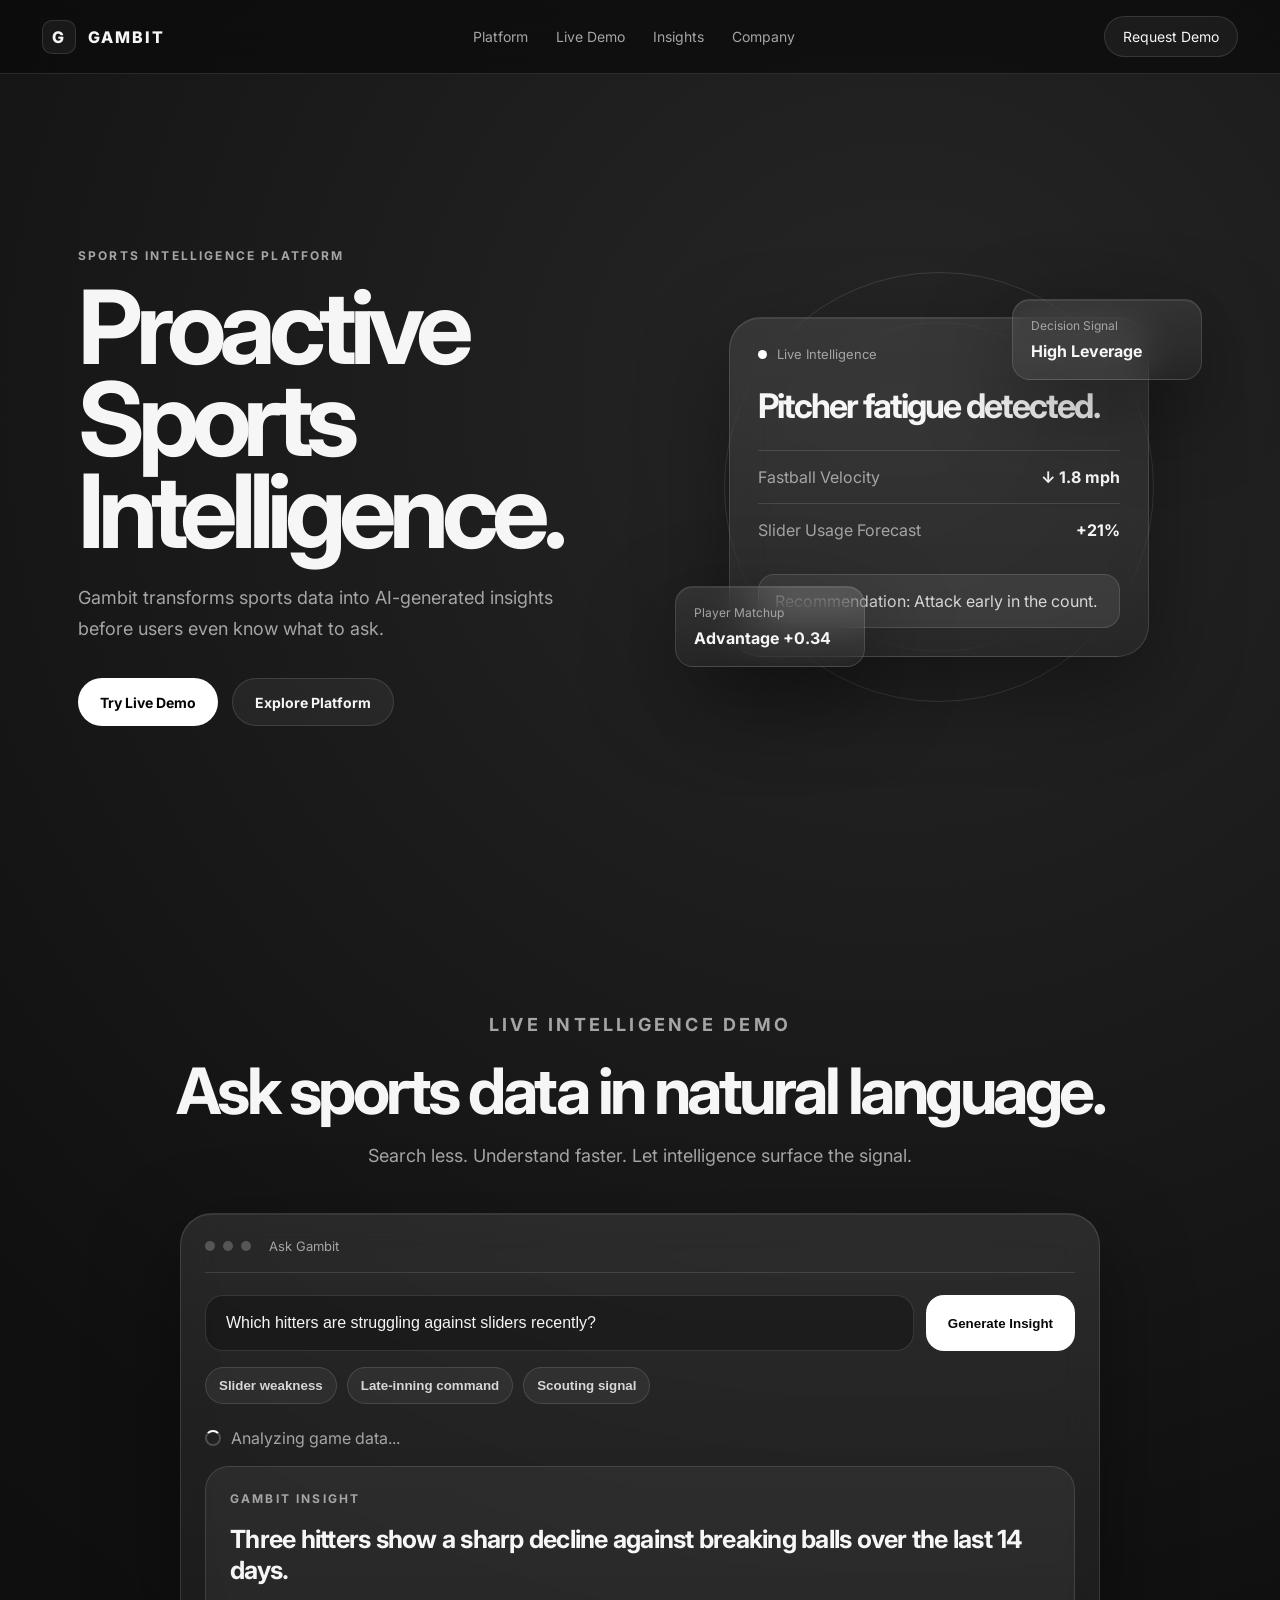
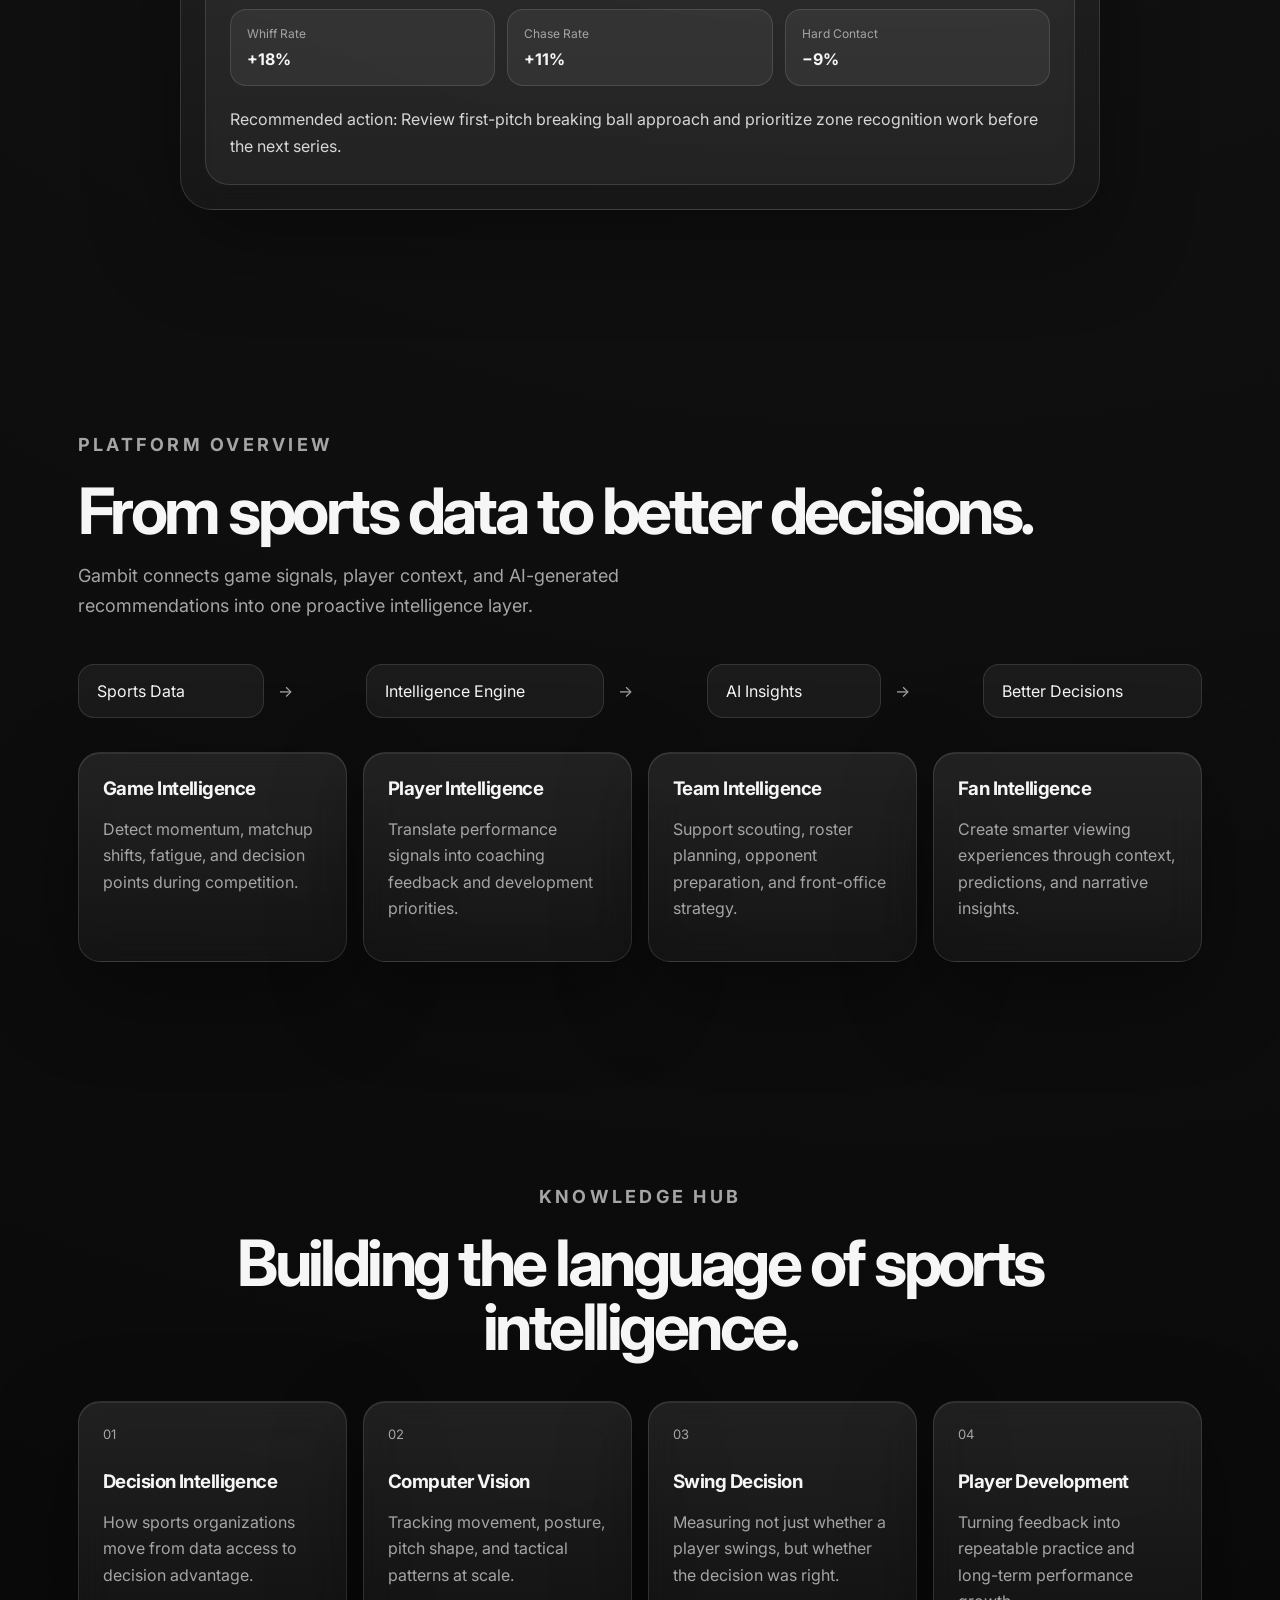
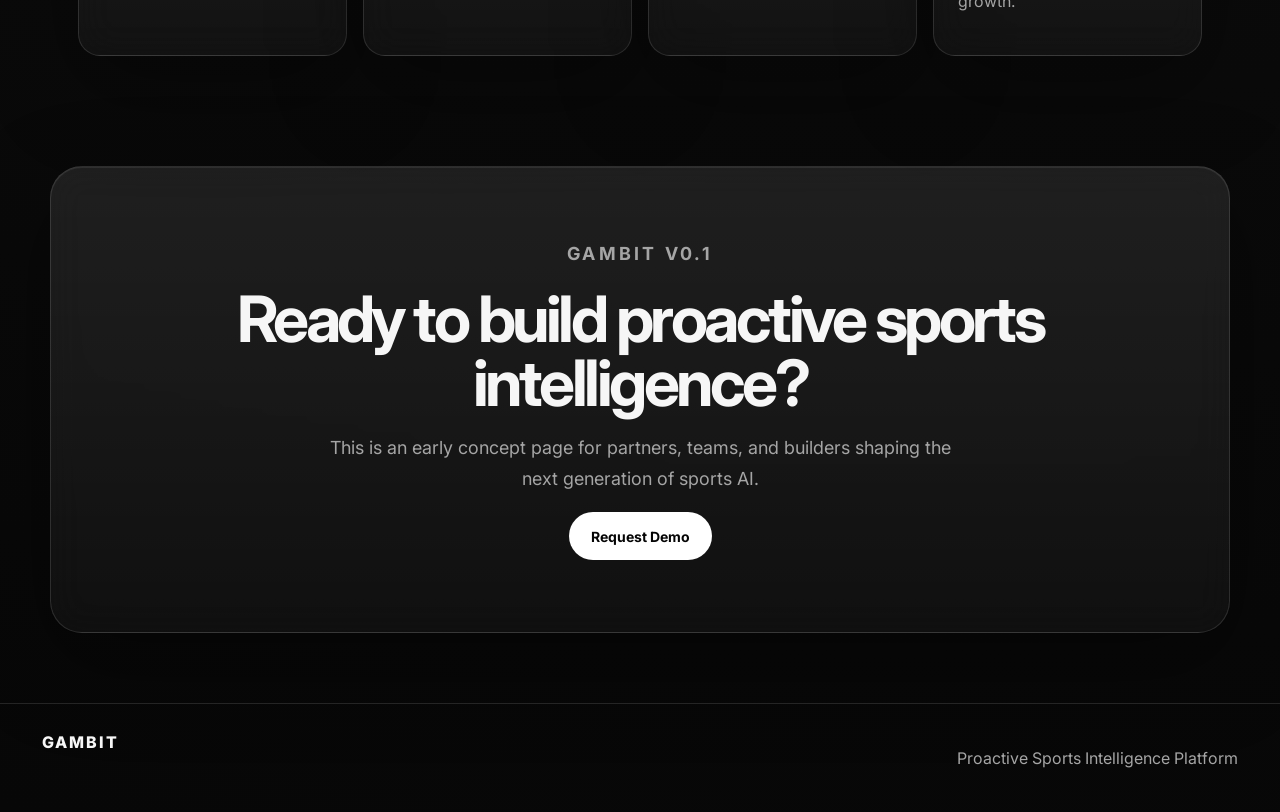
==== index.html @ 9cb11e8c "Add files via upload" ====
<!DOCTYPE html>
<html lang="en">
<head>
  <meta charset="UTF-8" />
  <meta name="viewport" content="width=device-width, initial-scale=1.0" />
  <title>Gambit — Proactive Sports Intelligence</title>
  <meta name="description" content="Gambit transforms sports data into proactive intelligence for teams, players, organizations, and fans." />
  <link rel="preconnect" href="https://fonts.googleapis.com">
  <link rel="preconnect" href="https://fonts.gstatic.com" crossorigin>
  <link href="https://fonts.googleapis.com/css2?family=Inter:wght@400;500;600;700;800&display=swap" rel="stylesheet">
  <link rel="stylesheet" href="style.css" />
</head>
<body>
  <div class="noise"></div>
  <header class="nav">
    <a class="brand" href="#top" aria-label="Gambit Home">
      <span class="brand-mark">G</span>
      <span>GAMBIT</span>
    </a>
    <nav class="nav-links" aria-label="Primary navigation">
      <a href="#platform">Platform</a>
      <a href="#demo">Live Demo</a>
      <a href="#insights">Insights</a>
      <a href="#contact">Company</a>
    </nav>
    <a class="nav-cta" href="#contact">Request Demo</a>
  </header>

  <main id="top">
    <section class="landing section">
      <div class="landing-copy reveal">
        <p class="eyebrow">Sports Intelligence Platform</p>
        <h1>Proactive Sports Intelligence.</h1>
        <p class="lead">Gambit transforms sports data into AI-generated insights before users even know what to ask.</p>
        <div class="actions">
          <a class="button primary" href="#demo">Try Live Demo</a>
          <a class="button secondary" href="#platform">Explore Platform</a>
        </div>
      </div>
      <div class="intelligence-stage reveal delay-1" aria-label="AI insight preview">
        <div class="orbit orbit-one"></div>
        <div class="orbit orbit-two"></div>
        <article class="insight-card main-card">
          <div class="card-topline"><span class="pulse"></span> Live Intelligence</div>
          <h2>Pitcher fatigue detected.</h2>
          <div class="metric-row"><span>Fastball Velocity</span><strong>↓ 1.8 mph</strong></div>
          <div class="metric-row"><span>Slider Usage Forecast</span><strong>+21%</strong></div>
          <div class="recommendation">Recommendation: Attack early in the count.</div>
        </article>
        <article class="mini-card mini-one">
          <span>Decision Signal</span>
          <strong>High Leverage</strong>
        </article>
        <article class="mini-card mini-two">
          <span>Player Matchup</span>
          <strong>Advantage +0.34</strong>
        </article>
      </div>
    </section>

    <section id="demo" class="section demo-section reveal">
      <div class="section-heading centered">
        <p class="eyebrow">Live Intelligence Demo</p>
        <h2>Ask sports data in natural language.</h2>
        <p>Search less. Understand faster. Let intelligence surface the signal.</p>
      </div>
      <div class="demo-console">
        <div class="console-header">
          <span></span><span></span><span></span>
          <p>Ask Gambit</p>
        </div>
        <div class="query-wrap">
          <input id="queryInput" type="text" value="Which hitters are struggling against sliders recently?" aria-label="Ask Gambit a sports intelligence question" />
          <button id="askButton">Generate Insight</button>
        </div>
        <div class="sample-queries" aria-label="Sample queries">
          <button data-query="Which hitters are struggling against sliders recently?">Slider weakness</button>
          <button data-query="Which pitcher is losing command in late innings?">Late-inning command</button>
          <button data-query="Find undervalued players with improving contact quality.">Scouting signal</button>
        </div>
        <div id="analysisStatus" class="analysis-status" hidden>
          <span class="loader"></span>
          <span id="statusText">Analyzing game data...</span>
        </div>
        <article id="resultCard" class="result-card">
          <p class="eyebrow">Gambit Insight</p>
          <h3>Three hitters show a sharp decline against breaking balls over the last 14 days.</h3>
          <div class="signal-grid">
            <div><span>Whiff Rate</span><strong>+18%</strong></div>
            <div><span>Chase Rate</span><strong>+11%</strong></div>
            <div><span>Hard Contact</span><strong>−9%</strong></div>
          </div>
          <p class="result-text">Recommended action: Review first-pitch breaking ball approach and prioritize zone recognition work before the next series.</p>
        </article>
      </div>
    </section>

    <section id="platform" class="section platform-section reveal">
      <div class="section-heading">
        <p class="eyebrow">Platform Overview</p>
        <h2>From sports data to better decisions.</h2>
        <p>Gambit connects game signals, player context, and AI-generated recommendations into one proactive intelligence layer.</p>
      </div>
      <div class="flow">
        <div>Sports Data</div><span>→</span><div>Intelligence Engine</div><span>→</span><div>AI Insights</div><span>→</span><div>Better Decisions</div>
      </div>
      <div class="platform-grid">
        <article><h3>Game Intelligence</h3><p>Detect momentum, matchup shifts, fatigue, and decision points during competition.</p></article>
        <article><h3>Player Intelligence</h3><p>Translate performance signals into coaching feedback and development priorities.</p></article>
        <article><h3>Team Intelligence</h3><p>Support scouting, roster planning, opponent preparation, and front-office strategy.</p></article>
        <article><h3>Fan Intelligence</h3><p>Create smarter viewing experiences through context, predictions, and narrative insights.</p></article>
      </div>
    </section>

    <section id="insights" class="section insights-section reveal">
      <div class="section-heading centered">
        <p class="eyebrow">Knowledge Hub</p>
        <h2>Building the language of sports intelligence.</h2>
      </div>
      <div class="insight-grid">
        <article><span>01</span><h3>Decision Intelligence</h3><p>How sports organizations move from data access to decision advantage.</p></article>
        <article><span>02</span><h3>Computer Vision</h3><p>Tracking movement, posture, pitch shape, and tactical patterns at scale.</p></article>
        <article><span>03</span><h3>Swing Decision</h3><p>Measuring not just whether a player swings, but whether the decision was right.</p></article>
        <article><span>04</span><h3>Player Development</h3><p>Turning feedback into repeatable practice and long-term performance growth.</p></article>
      </div>
    </section>

    <section id="contact" class="section contact-section reveal">
      <p class="eyebrow">Gambit v0.1</p>
      <h2>Ready to build proactive sports intelligence?</h2>
      <p>This is an early concept page for partners, teams, and builders shaping the next generation of sports AI.</p>
      <a class="button primary" href="mailto:hello@gambit.ai">Request Demo</a>
    </section>
  </main>

  <footer class="footer">
    <span>GAMBIT</span>
    <p>Proactive Sports Intelligence Platform</p>
  </footer>
  <script src="script.js"></script>
</body>
</html>
---- style.css ----
:root {
  --bg: #101010;
  --bg-2: #151515;
  --surface: rgba(255,255,255,0.055);
  --surface-strong: rgba(255,255,255,0.09);
  --border: rgba(255,255,255,0.12);
  --text: #f6f6f6;
  --muted: #a5a5a5;
  --soft: #d7d7d7;
  --accent: #ffffff;
  --glow: rgba(255,255,255,0.18);
  --radius-xl: 32px;
  --radius-lg: 22px;
  --max: 1180px;
}
* { box-sizing: border-box; }
html { scroll-behavior: smooth; }
body {
  margin: 0;
  font-family: Inter, system-ui, -apple-system, BlinkMacSystemFont, sans-serif;
  background: radial-gradient(circle at 70% 10%, #262626 0%, var(--bg) 34%, #070707 100%);
  color: var(--text);
  overflow-x: hidden;
}
a { color: inherit; text-decoration: none; }
.noise {
  position: fixed; inset: 0; pointer-events: none; opacity: .08; z-index: 0;
  background-image: linear-gradient(rgba(255,255,255,.08) 1px, transparent 1px), linear-gradient(90deg, rgba(255,255,255,.05) 1px, transparent 1px);
  background-size: 42px 42px;
}
.nav {
  position: sticky; top: 0; z-index: 10; height: 74px;
  display: flex; align-items: center; justify-content: space-between;
  padding: 0 42px; backdrop-filter: blur(18px);
  background: rgba(10,10,10,.72); border-bottom: 1px solid var(--border);
}
.brand { display:flex; align-items:center; gap:12px; font-weight:800; letter-spacing:.12em; }
.brand-mark { width:34px; height:34px; display:grid; place-items:center; border:1px solid var(--border); border-radius:10px; background:var(--surface); }
.nav-links { display:flex; gap:28px; color:var(--muted); font-size:14px; }
.nav-links a:hover { color:var(--text); }
.nav-cta { padding:11px 18px; border:1px solid var(--border); border-radius:999px; background:var(--surface); font-size:14px; }
.section { position:relative; z-index:1; max-width:var(--max); margin:0 auto; padding:110px 28px; }
.landing { min-height: calc(100vh - 74px); display:grid; grid-template-columns: 1fr 1fr; gap:70px; align-items:center; }
.eyebrow { color:var(--muted); text-transform:uppercase; letter-spacing:.18em; font-size:12px; font-weight:700; margin:0 0 18px; }
h1 { font-size: clamp(56px, 8vw, 104px); line-height:.9; letter-spacing:-.07em; margin:0 0 26px; }
h2 { font-size: clamp(36px, 5vw, 68px); line-height:1; letter-spacing:-.055em; margin:0 0 18px; }
h3 { margin:0; letter-spacing:-.03em; }
.lead, .section-heading p, .contact-section p { color:var(--muted); font-size:18px; line-height:1.7; max-width:640px; }
.actions { display:flex; gap:14px; margin-top:34px; flex-wrap:wrap; }
.button { display:inline-flex; align-items:center; justify-content:center; height:48px; padding:0 22px; border-radius:999px; font-weight:700; font-size:14px; }
.primary { background:var(--accent); color:#050505; }
.secondary { background:var(--surface); border:1px solid var(--border); color:var(--text); }
.intelligence-stage { position:relative; min-height:520px; display:grid; place-items:center; }
.orbit { position:absolute; border:1px solid var(--border); border-radius:999px; filter:blur(.1px); }
.orbit-one { width:430px; height:430px; animation: spin 18s linear infinite; }
.orbit-two { width:330px; height:330px; transform:rotate(24deg); animation: spin 26s linear infinite reverse; }
.insight-card, .demo-console, .platform-grid article, .insight-grid article, .contact-section, .mini-card {
  background: linear-gradient(180deg, var(--surface-strong), rgba(255,255,255,.035));
  border:1px solid var(--border); box-shadow: 0 30px 90px rgba(0,0,0,.38), inset 0 1px 0 rgba(255,255,255,.08);
  backdrop-filter: blur(18px);
}
.main-card { width:min(420px, 90vw); border-radius:var(--radius-xl); padding:28px; }
.card-topline { color:var(--muted); display:flex; align-items:center; gap:10px; margin-bottom:26px; font-size:13px; }
.pulse { width:9px; height:9px; background:#fff; border-radius:50%; box-shadow:0 0 0 0 rgba(255,255,255,.6); animation:pulse 2s infinite; }
.main-card h2 { font-size:34px; line-height:1.05; margin-bottom:26px; }
.metric-row { display:flex; justify-content:space-between; padding:16px 0; border-top:1px solid var(--border); color:var(--muted); }
.metric-row strong { color:var(--text); }
.recommendation { margin-top:18px; padding:16px; background:rgba(255,255,255,.08); border:1px solid var(--border); border-radius:16px; color:var(--soft); }
.mini-card { position:absolute; border-radius:18px; padding:18px; min-width:190px; }
.mini-card span { display:block; color:var(--muted); font-size:12px; margin-bottom:8px; }
.mini-one { top:72px; right:0; }
.mini-two { bottom:80px; left:0; }
.centered { text-align:center; margin:0 auto 42px; }
.centered p { margin-left:auto; margin-right:auto; }
.demo-console { border-radius:var(--radius-xl); padding:24px; max-width:920px; margin:0 auto; }
.console-header { display:flex; align-items:center; gap:8px; color:var(--muted); border-bottom:1px solid var(--border); padding-bottom:18px; margin-bottom:22px; }
.console-header span { width:10px; height:10px; border-radius:50%; background:rgba(255,255,255,.22); }
.console-header p { margin:0 0 0 10px; font-size:13px; }
.query-wrap { display:flex; gap:12px; }
.query-wrap input { flex:1; min-width:0; background:rgba(0,0,0,.28); border:1px solid var(--border); border-radius:18px; padding:18px 20px; color:var(--text); font-size:16px; outline:none; }
.query-wrap button, .sample-queries button { border:0; cursor:pointer; font-weight:700; }
.query-wrap button { border-radius:18px; padding:0 22px; background:var(--accent); color:#080808; }
.sample-queries { display:flex; flex-wrap:wrap; gap:10px; margin:16px 0 24px; }
.sample-queries button { background:var(--surface); color:var(--soft); border:1px solid var(--border); border-radius:999px; padding:10px 13px; }
.analysis-status { display:flex; align-items:center; gap:10px; color:var(--muted); margin-bottom:18px; }
.loader { width:16px; height:16px; border:2px solid rgba(255,255,255,.2); border-top-color:#fff; border-radius:50%; animation:spin .8s linear infinite; }
.result-card { border:1px solid var(--border); background:rgba(255,255,255,.05); border-radius:24px; padding:24px; }
.result-card h3 { font-size:25px; line-height:1.25; margin-bottom:22px; }
.signal-grid { display:grid; grid-template-columns:repeat(3, 1fr); gap:12px; margin-bottom:20px; }
.signal-grid div { padding:16px; border-radius:16px; background:rgba(255,255,255,.06); border:1px solid var(--border); }
.signal-grid span { display:block; color:var(--muted); font-size:12px; margin-bottom:8px; }
.result-text { color:var(--soft); line-height:1.7; margin:0; }
.section-heading { margin-bottom:42px; }
.flow { display:grid; grid-template-columns: repeat(7, auto); align-items:center; gap:14px; margin-bottom:26px; overflow:auto; padding-bottom:8px; }
.flow div { white-space:nowrap; padding:16px 18px; border-radius:16px; border:1px solid var(--border); background:var(--surface); }
.flow span { color:var(--muted); }
.platform-grid, .insight-grid { display:grid; grid-template-columns:repeat(4, 1fr); gap:16px; }
.platform-grid article, .insight-grid article { border-radius:var(--radius-lg); padding:24px; min-height:210px; }
.platform-grid p, .insight-grid p { color:var(--muted); line-height:1.65; }
.insight-grid span { color:var(--muted); font-size:13px; display:block; margin-bottom:28px; }
.contact-section { text-align:center; border-radius:var(--radius-xl); padding:72px 28px; margin-bottom:70px; }
.contact-section p { margin-left:auto; margin-right:auto; }
.footer { position:relative; z-index:1; display:flex; justify-content:space-between; gap:20px; padding:28px 42px; color:var(--muted); border-top:1px solid var(--border); }
.footer span { color:var(--text); font-weight:800; letter-spacing:.12em; }
.reveal { opacity:0; transform:translateY(24px); transition:opacity .8s ease, transform .8s ease; }
.reveal.visible { opacity:1; transform:translateY(0); }
.delay-1 { transition-delay:.14s; }
@keyframes spin { to { transform: rotate(360deg); } }
@keyframes pulse { 70% { box-shadow:0 0 0 12px rgba(255,255,255,0); } 100% { box-shadow:0 0 0 0 rgba(255,255,255,0); } }
@media (max-width: 900px) {
  .nav { padding:0 18px; }
  .nav-links { display:none; }
  .landing { grid-template-columns:1fr; padding-top:72px; gap:28px; }
  .intelligence-stage { min-height:420px; }
  .mini-card { display:none; }
  .platform-grid, .insight-grid { grid-template-columns:1fr 1fr; }
  .query-wrap { flex-direction:column; }
  .query-wrap button { height:52px; }
}
@media (max-width: 560px) {
  .section { padding:78px 18px; }
  h1 { font-size:58px; }
  .lead, .section-heading p { font-size:16px; }
  .platform-grid, .insight-grid, .signal-grid { grid-template-columns:1fr; }
  .footer { flex-direction:column; padding:24px 18px; }
}
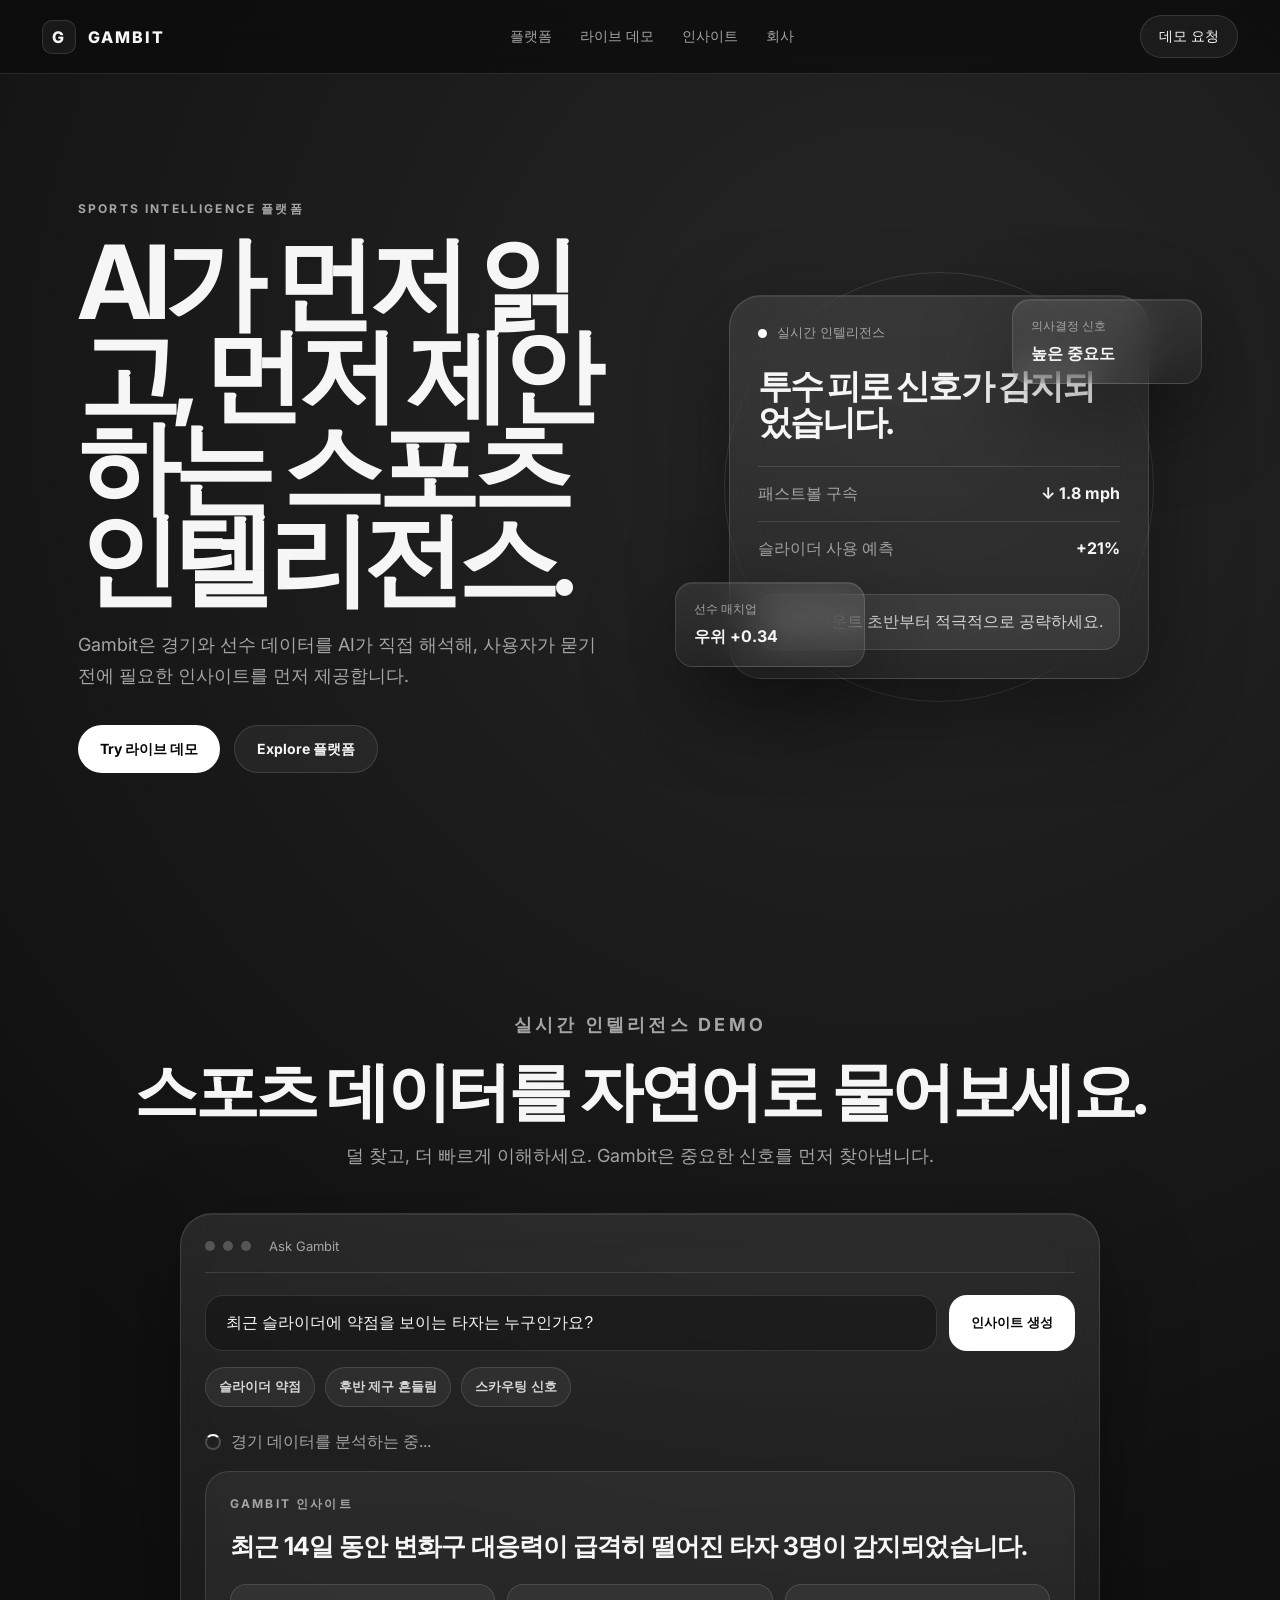
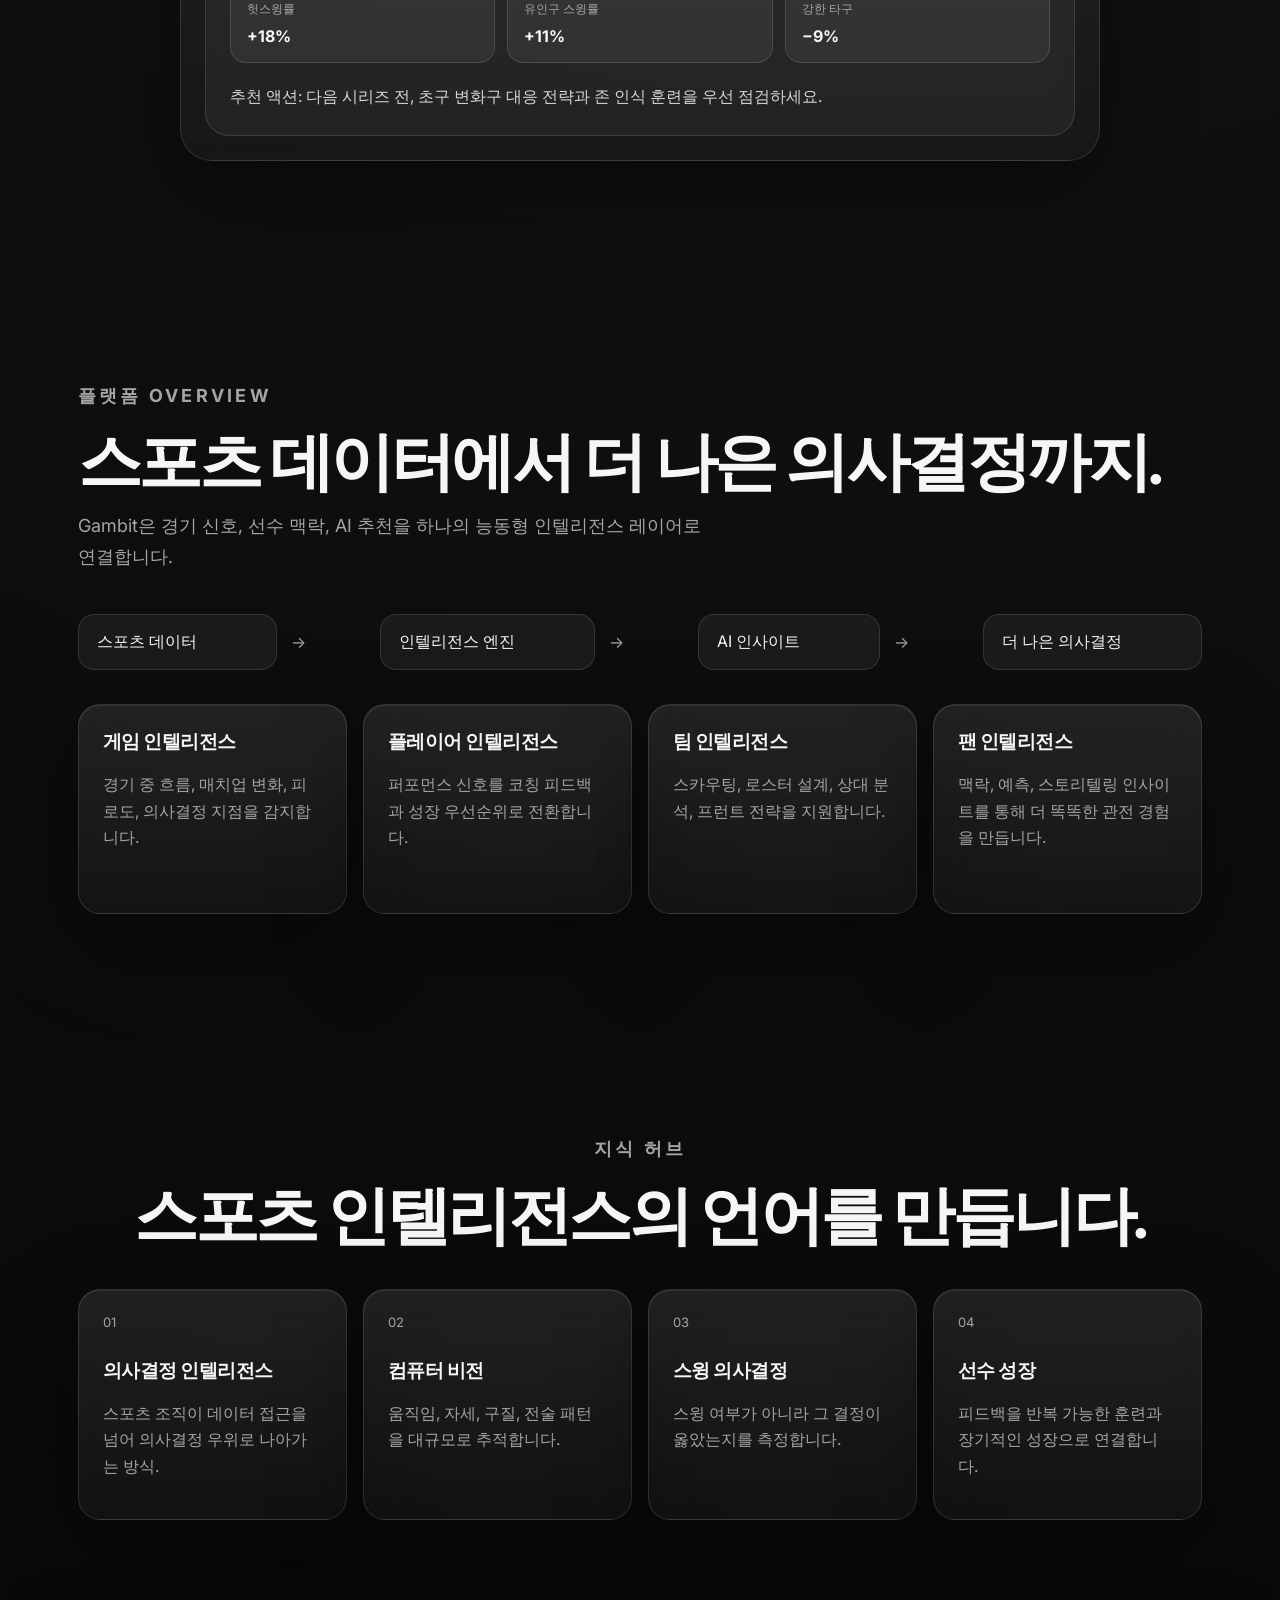
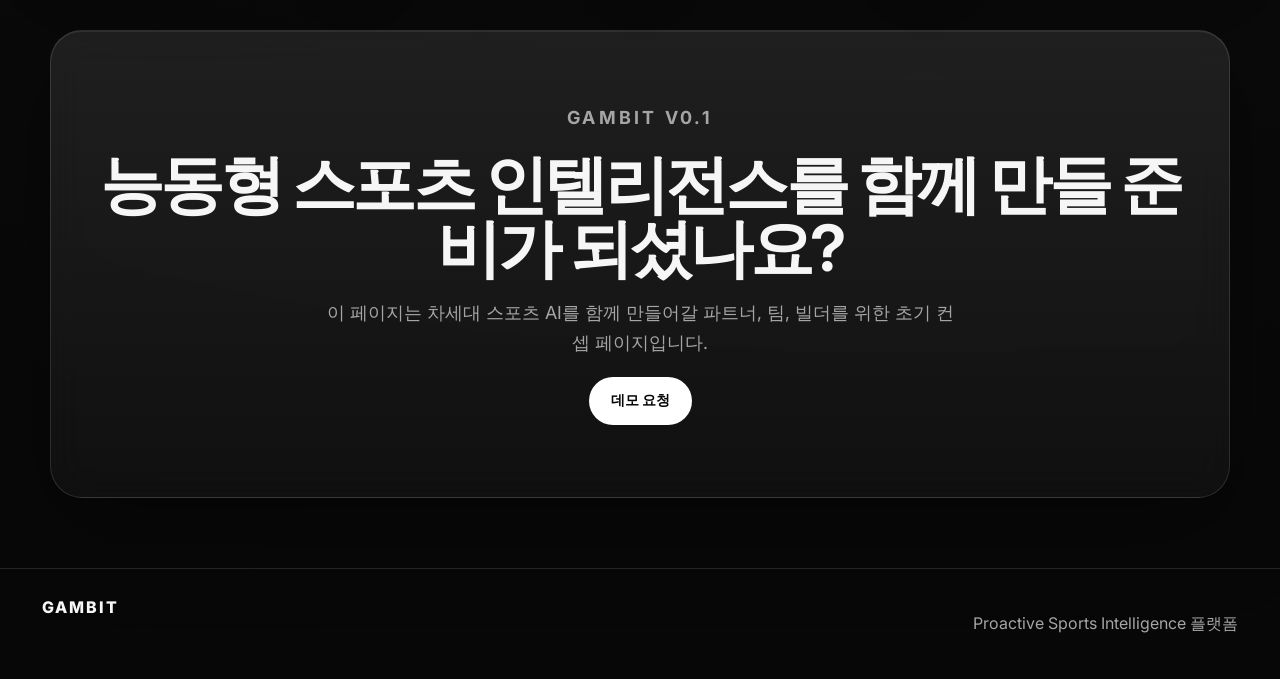
==== commit 5b05ba26: "Add files via upload korean ver" ====
--- a/index.html
+++ b/index.html
@@ -1,10 +1,10 @@
 <!DOCTYPE html>
-<html lang="en">
+<html lang="ko">
 <head>
   <meta charset="UTF-8" />
   <meta name="viewport" content="width=device-width, initial-scale=1.0" />
-  <title>Gambit — Proactive Sports Intelligence</title>
-  <meta name="description" content="Gambit transforms sports data into proactive intelligence for teams, players, organizations, and fans." />
+  <title>Gambit — 능동형 스포츠 인텔리전스 플랫폼</title>
+  <meta name="description" content="Gambit은 스포츠 데이터를 AI가 먼저 해석해 팀, 선수, 조직, 팬에게 필요한 인사이트를 제공하는 능동형 스포츠 인텔리전스 플랫폼입니다." />
   <link rel="preconnect" href="https://fonts.googleapis.com">
   <link rel="preconnect" href="https://fonts.gstatic.com" crossorigin>
   <link href="https://fonts.googleapis.com/css2?family=Inter:wght@400;500;600;700;800&display=swap" rel="stylesheet">
@@ -18,51 +18,51 @@
       <span>GAMBIT</span>
     </a>
     <nav class="nav-links" aria-label="Primary navigation">
-      <a href="#platform">Platform</a>
-      <a href="#demo">Live Demo</a>
-      <a href="#insights">Insights</a>
-      <a href="#contact">Company</a>
+      <a href="#platform">플랫폼</a>
+      <a href="#demo">라이브 데모</a>
+      <a href="#insights">인사이트</a>
+      <a href="#contact">회사</a>
     </nav>
-    <a class="nav-cta" href="#contact">Request Demo</a>
+    <a class="nav-cta" href="#contact">데모 요청</a>
   </header>
 
   <main id="top">
     <section class="landing section">
       <div class="landing-copy reveal">
-        <p class="eyebrow">Sports Intelligence Platform</p>
-        <h1>Proactive Sports Intelligence.</h1>
-        <p class="lead">Gambit transforms sports data into AI-generated insights before users even know what to ask.</p>
+        <p class="eyebrow">Sports Intelligence 플랫폼</p>
+        <h1>AI가 먼저 읽고, 먼저 제안하는 스포츠 인텔리전스.</h1>
+        <p class="lead">Gambit은 경기와 선수 데이터를 AI가 직접 해석해, 사용자가 묻기 전에 필요한 인사이트를 먼저 제공합니다.</p>
         <div class="actions">
-          <a class="button primary" href="#demo">Try Live Demo</a>
-          <a class="button secondary" href="#platform">Explore Platform</a>
+          <a class="button primary" href="#demo">Try 라이브 데모</a>
+          <a class="button secondary" href="#platform">Explore 플랫폼</a>
         </div>
       </div>
-      <div class="intelligence-stage reveal delay-1" aria-label="AI insight preview">
+      <div class="intelligence-stage reveal delay-1" aria-label="AI 인사이트 미리보기">
         <div class="orbit orbit-one"></div>
         <div class="orbit orbit-two"></div>
         <article class="insight-card main-card">
-          <div class="card-topline"><span class="pulse"></span> Live Intelligence</div>
-          <h2>Pitcher fatigue detected.</h2>
-          <div class="metric-row"><span>Fastball Velocity</span><strong>↓ 1.8 mph</strong></div>
-          <div class="metric-row"><span>Slider Usage Forecast</span><strong>+21%</strong></div>
-          <div class="recommendation">Recommendation: Attack early in the count.</div>
+          <div class="card-topline"><span class="pulse"></span> 실시간 인텔리전스</div>
+          <h2>투수 피로 신호가 감지되었습니다.</h2>
+          <div class="metric-row"><span>패스트볼 구속</span><strong>↓ 1.8 mph</strong></div>
+          <div class="metric-row"><span>슬라이더 사용 예측</span><strong>+21%</strong></div>
+          <div class="recommendation">추천: 카운트 초반부터 적극적으로 공략하세요.</div>
         </article>
         <article class="mini-card mini-one">
-          <span>Decision Signal</span>
-          <strong>High Leverage</strong>
+          <span>의사결정 신호</span>
+          <strong>높은 중요도</strong>
         </article>
         <article class="mini-card mini-two">
-          <span>Player Matchup</span>
-          <strong>Advantage +0.34</strong>
+          <span>선수 매치업</span>
+          <strong>우위 +0.34</strong>
         </article>
       </div>
     </section>
 
     <section id="demo" class="section demo-section reveal">
       <div class="section-heading centered">
-        <p class="eyebrow">Live Intelligence Demo</p>
-        <h2>Ask sports data in natural language.</h2>
-        <p>Search less. Understand faster. Let intelligence surface the signal.</p>
+        <p class="eyebrow">실시간 인텔리전스 Demo</p>
+        <h2>스포츠 데이터를 자연어로 물어보세요.</h2>
+        <p>덜 찾고, 더 빠르게 이해하세요. Gambit은 중요한 신호를 먼저 찾아냅니다.</p>
       </div>
       <div class="demo-console">
         <div class="console-header">
@@ -70,72 +70,72 @@
           <p>Ask Gambit</p>
         </div>
         <div class="query-wrap">
-          <input id="queryInput" type="text" value="Which hitters are struggling against sliders recently?" aria-label="Ask Gambit a sports intelligence question" />
-          <button id="askButton">Generate Insight</button>
+          <input id="queryInput" type="text" value="최근 슬라이더에 약점을 보이는 타자는 누구인가요?" aria-label="Gambit에게 스포츠 인텔리전스 질문하기" />
+          <button id="askButton">인사이트 생성</button>
         </div>
         <div class="sample-queries" aria-label="Sample queries">
-          <button data-query="Which hitters are struggling against sliders recently?">Slider weakness</button>
-          <button data-query="Which pitcher is losing command in late innings?">Late-inning command</button>
-          <button data-query="Find undervalued players with improving contact quality.">Scouting signal</button>
+          <button data-query="최근 슬라이더에 약점을 보이는 타자는 누구인가요?">슬라이더 약점</button>
+          <button data-query="후반 이닝에서 제구가 흔들리는 투수는 누구인가요?">후반 제구 흔들림</button>
+          <button data-query="타구 질이 좋아지고 있지만 아직 저평가된 선수를 찾아줘.">스카우팅 신호</button>
         </div>
         <div id="analysisStatus" class="analysis-status" hidden>
           <span class="loader"></span>
-          <span id="statusText">Analyzing game data...</span>
+          <span id="statusText">경기 데이터를 분석하는 중...</span>
         </div>
         <article id="resultCard" class="result-card">
-          <p class="eyebrow">Gambit Insight</p>
-          <h3>Three hitters show a sharp decline against breaking balls over the last 14 days.</h3>
+          <p class="eyebrow">Gambit 인사이트</p>
+          <h3>최근 14일 동안 변화구 대응력이 급격히 떨어진 타자 3명이 감지되었습니다.</h3>
           <div class="signal-grid">
-            <div><span>Whiff Rate</span><strong>+18%</strong></div>
-            <div><span>Chase Rate</span><strong>+11%</strong></div>
-            <div><span>Hard Contact</span><strong>−9%</strong></div>
+            <div><span>헛스윙률</span><strong>+18%</strong></div>
+            <div><span>유인구 스윙률</span><strong>+11%</strong></div>
+            <div><span>강한 타구</span><strong>−9%</strong></div>
           </div>
-          <p class="result-text">Recommended action: Review first-pitch breaking ball approach and prioritize zone recognition work before the next series.</p>
+          <p class="result-text">추천 액션: 다음 시리즈 전, 초구 변화구 대응 전략과 존 인식 훈련을 우선 점검하세요.</p>
         </article>
       </div>
     </section>
 
     <section id="platform" class="section platform-section reveal">
       <div class="section-heading">
-        <p class="eyebrow">Platform Overview</p>
-        <h2>From sports data to better decisions.</h2>
-        <p>Gambit connects game signals, player context, and AI-generated recommendations into one proactive intelligence layer.</p>
+        <p class="eyebrow">플랫폼 Overview</p>
+        <h2>스포츠 데이터에서 더 나은 의사결정까지.</h2>
+        <p>Gambit은 경기 신호, 선수 맥락, AI 추천을 하나의 능동형 인텔리전스 레이어로 연결합니다.</p>
       </div>
       <div class="flow">
-        <div>Sports Data</div><span>→</span><div>Intelligence Engine</div><span>→</span><div>AI Insights</div><span>→</span><div>Better Decisions</div>
+        <div>스포츠 데이터</div><span>→</span><div>인텔리전스 엔진</div><span>→</span><div>AI 인사이트</div><span>→</span><div>더 나은 의사결정</div>
       </div>
       <div class="platform-grid">
-        <article><h3>Game Intelligence</h3><p>Detect momentum, matchup shifts, fatigue, and decision points during competition.</p></article>
-        <article><h3>Player Intelligence</h3><p>Translate performance signals into coaching feedback and development priorities.</p></article>
-        <article><h3>Team Intelligence</h3><p>Support scouting, roster planning, opponent preparation, and front-office strategy.</p></article>
-        <article><h3>Fan Intelligence</h3><p>Create smarter viewing experiences through context, predictions, and narrative insights.</p></article>
+        <article><h3>게임 인텔리전스</h3><p>경기 중 흐름, 매치업 변화, 피로도, 의사결정 지점을 감지합니다.</p></article>
+        <article><h3>플레이어 인텔리전스</h3><p>퍼포먼스 신호를 코칭 피드백과 성장 우선순위로 전환합니다.</p></article>
+        <article><h3>팀 인텔리전스</h3><p>스카우팅, 로스터 설계, 상대 분석, 프런트 전략을 지원합니다.</p></article>
+        <article><h3>팬 인텔리전스</h3><p>맥락, 예측, 스토리텔링 인사이트를 통해 더 똑똑한 관전 경험을 만듭니다.</p></article>
       </div>
     </section>
 
     <section id="insights" class="section insights-section reveal">
       <div class="section-heading centered">
-        <p class="eyebrow">Knowledge Hub</p>
-        <h2>Building the language of sports intelligence.</h2>
+        <p class="eyebrow">지식 허브</p>
+        <h2>스포츠 인텔리전스의 언어를 만듭니다.</h2>
       </div>
       <div class="insight-grid">
-        <article><span>01</span><h3>Decision Intelligence</h3><p>How sports organizations move from data access to decision advantage.</p></article>
-        <article><span>02</span><h3>Computer Vision</h3><p>Tracking movement, posture, pitch shape, and tactical patterns at scale.</p></article>
-        <article><span>03</span><h3>Swing Decision</h3><p>Measuring not just whether a player swings, but whether the decision was right.</p></article>
-        <article><span>04</span><h3>Player Development</h3><p>Turning feedback into repeatable practice and long-term performance growth.</p></article>
+        <article><span>01</span><h3>의사결정 인텔리전스</h3><p>스포츠 조직이 데이터 접근을 넘어 의사결정 우위로 나아가는 방식.</p></article>
+        <article><span>02</span><h3>컴퓨터 비전</h3><p>움직임, 자세, 구질, 전술 패턴을 대규모로 추적합니다.</p></article>
+        <article><span>03</span><h3>스윙 의사결정</h3><p>스윙 여부가 아니라 그 결정이 옳았는지를 측정합니다.</p></article>
+        <article><span>04</span><h3>선수 성장</h3><p>피드백을 반복 가능한 훈련과 장기적인 성장으로 연결합니다.</p></article>
       </div>
     </section>
 
     <section id="contact" class="section contact-section reveal">
       <p class="eyebrow">Gambit v0.1</p>
-      <h2>Ready to build proactive sports intelligence?</h2>
-      <p>This is an early concept page for partners, teams, and builders shaping the next generation of sports AI.</p>
-      <a class="button primary" href="mailto:hello@gambit.ai">Request Demo</a>
+      <h2>능동형 스포츠 인텔리전스를 함께 만들 준비가 되셨나요?</h2>
+      <p>이 페이지는 차세대 스포츠 AI를 함께 만들어갈 파트너, 팀, 빌더를 위한 초기 컨셉 페이지입니다.</p>
+      <a class="button primary" href="mailto:hello@gambit.ai">데모 요청</a>
     </section>
   </main>
 
   <footer class="footer">
     <span>GAMBIT</span>
-    <p>Proactive Sports Intelligence Platform</p>
+    <p>Proactive Sports Intelligence 플랫폼</p>
   </footer>
   <script src="script.js"></script>
 </body>
